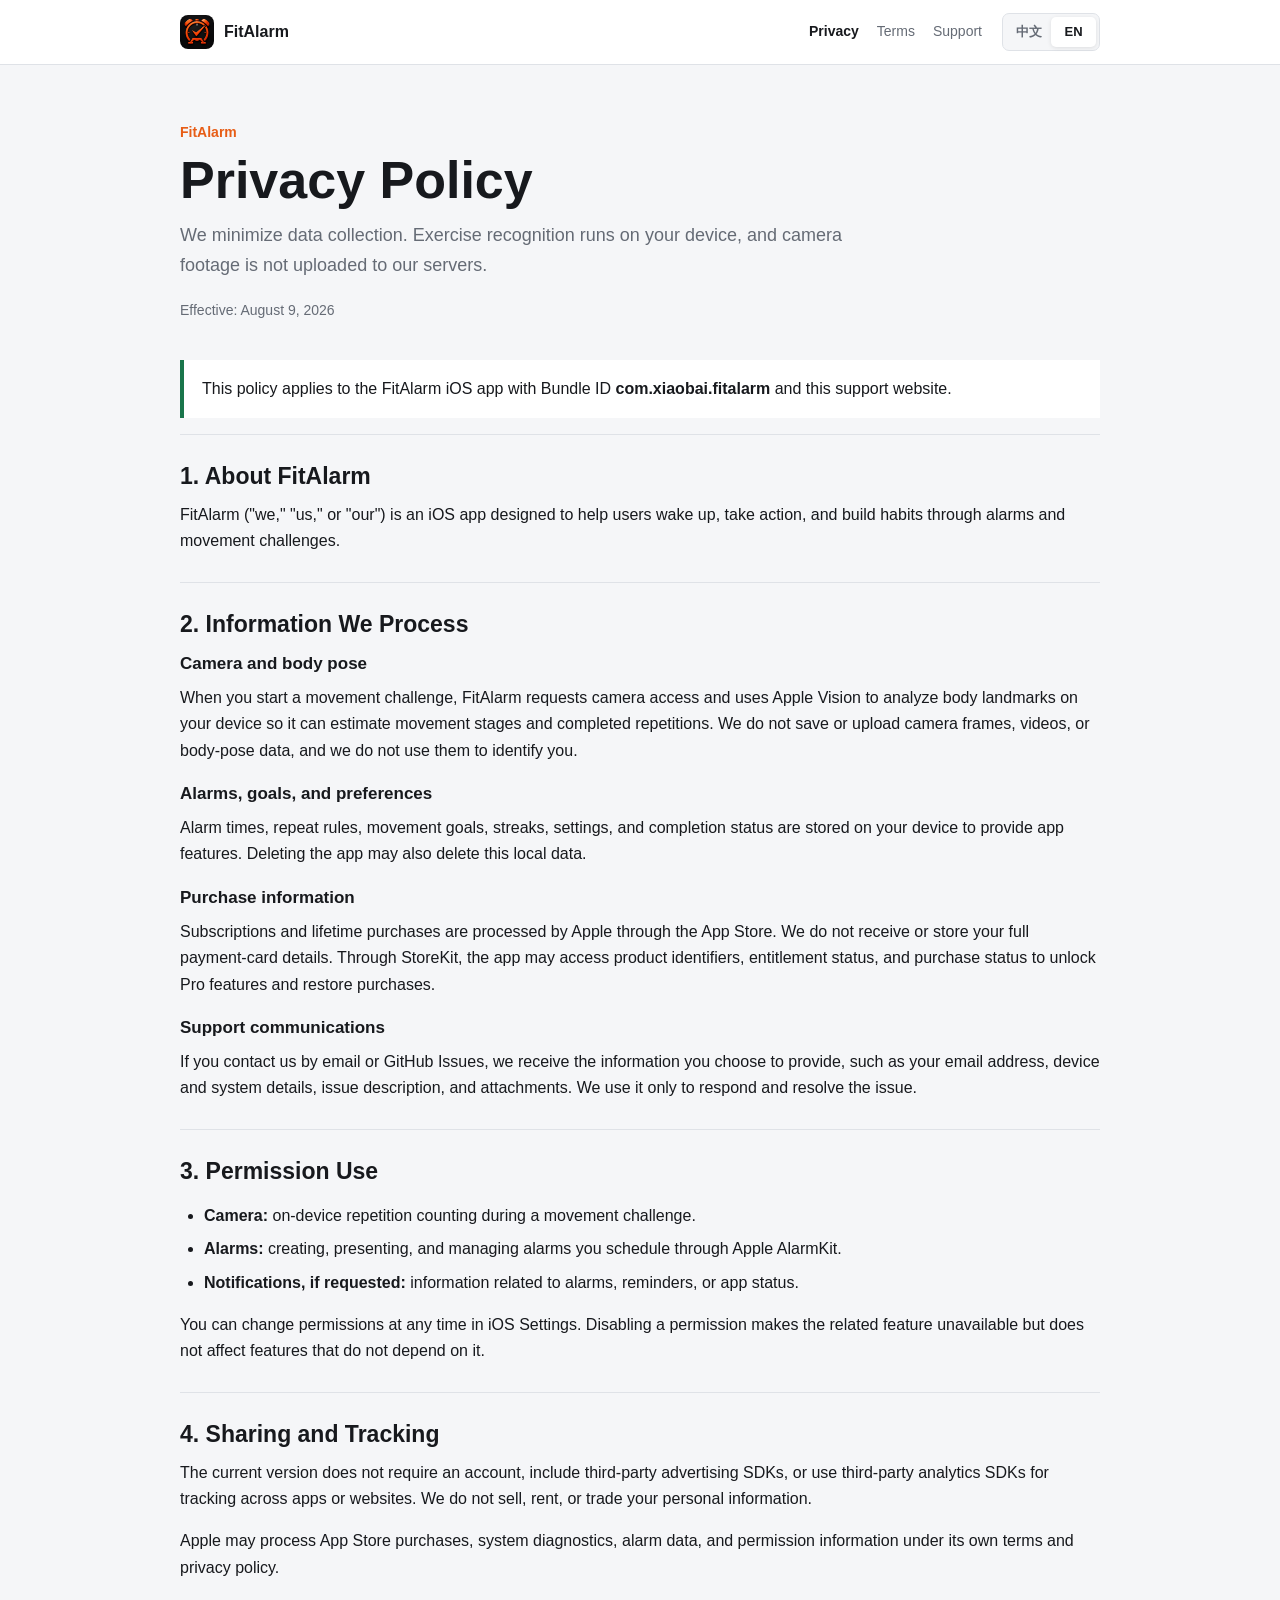
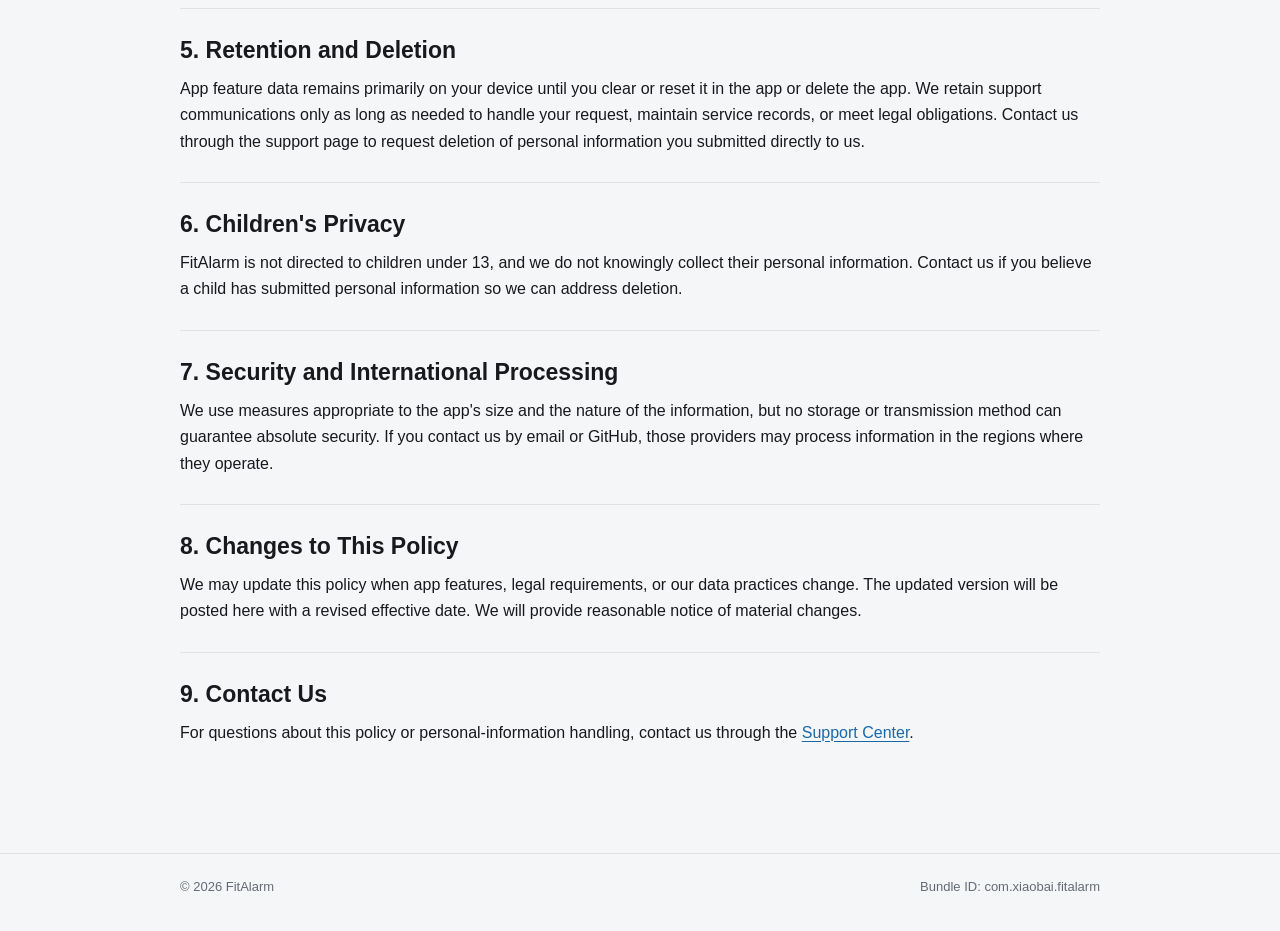
==== privacy.html @ adc63e56 "feat: add FitAlarm legal and support site" ====
<!doctype html>
<html lang="zh-Hans">
<head>
  <meta charset="utf-8">
  <meta name="viewport" content="width=device-width, initial-scale=1">
  <meta name="description" content="FitAlarm Privacy Policy. Learn how camera frames, alarm settings, and purchase information are handled.">
  <title>Privacy Policy - FitAlarm</title>
  <link rel="icon" href="assets/app-icon.png">
  <link rel="stylesheet" href="styles.css">
  <script src="site.js" defer></script>
</head>
<body>
  <header class="site-header">
    <nav class="nav" aria-label="Main navigation">
      <a class="brand" href="index.html"><img src="assets/app-icon.png" alt=""><span>FitAlarm</span></a>
      <div class="nav-links">
        <a href="privacy.html" aria-current="page">隐私</a>
        <a href="terms.html">条款</a>
        <a href="support.html">支持</a>
      </div>
      <div class="language-switcher" aria-label="Language">
        <button type="button" data-language-button="zh" aria-pressed="true">中文</button>
        <button type="button" data-language-button="en" aria-pressed="false">EN</button>
      </div>
    </nav>
  </header>

  <main>
    <article data-language="zh">
      <div class="page-heading">
        <p class="eyebrow">FitAlarm</p>
        <h1>隐私政策</h1>
        <p class="lede">我们尽量少收集数据。动作识别在你的设备上完成，摄像头画面不会上传到我们的服务器。</p>
        <p class="updated">生效日期：2026 年 8 月 9 日</p>
      </div>

      <p class="notice">本政策适用于 Bundle ID 为 <strong>com.xiaobai.fitalarm</strong> 的 FitAlarm iOS 应用及本支持网站。</p>

      <section class="legal-section">
        <h2>1. 我们是谁</h2>
        <p>FitAlarm（以下简称“我们”）是一款通过闹钟和动作挑战帮助用户起床、行动并培养习惯的 iOS 应用。</p>
      </section>

      <section class="legal-section">
        <h2>2. 我们处理的信息</h2>
        <h3>摄像头与人体姿态</h3>
        <p>当你主动进入动作挑战时，FitAlarm 会请求摄像头权限，并使用 Apple Vision 在设备本地分析画面中的人体关键点，以判断动作阶段和完成次数。摄像头画面、视频和人体姿态数据不会由我们保存或上传，也不会用于身份识别。</p>
        <h3>闹钟、目标与偏好</h3>
        <p>闹钟时间、重复规则、动作目标、连续记录、设置与完成状态保存在你的设备上，用于提供应用功能。删除应用可能同时删除这些本地数据。</p>
        <h3>购买信息</h3>
        <p>订阅和永久购买由 Apple App Store 处理。我们不会收到或保存你的银行卡完整信息。应用可通过 StoreKit 获取购买状态、产品标识和权益状态，以解锁 Pro 功能及恢复购买。</p>
        <h3>支持沟通</h3>
        <p>如果你通过电子邮件或 GitHub Issues 联系我们，我们会收到你主动提供的信息，例如邮箱地址、设备与系统信息、问题描述及附件，并仅将其用于回复和解决问题。</p>
      </section>

      <section class="legal-section">
        <h2>3. 权限的用途</h2>
        <ul>
          <li><strong>摄像头：</strong>仅在动作挑战期间进行设备端动作计数。</li>
          <li><strong>闹钟：</strong>通过 Apple AlarmKit 创建、显示和管理你设置的闹钟。</li>
          <li><strong>通知（如请求）：</strong>提供与闹钟、提醒或应用状态有关的信息。</li>
        </ul>
        <p>你可以随时在 iOS“设置”中更改权限。关闭某项权限会使相关功能不可用，但不会影响其他不依赖该权限的功能。</p>
      </section>

      <section class="legal-section">
        <h2>4. 数据共享与跟踪</h2>
        <p>当前版本不要求注册账户，不包含第三方广告 SDK，也不使用第三方分析 SDK进行跨应用或跨网站跟踪。我们不出售、出租或交换你的个人信息。</p>
        <p>Apple 可能依据其自身政策处理 App Store 购买、系统诊断、闹钟和权限相关数据。相关处理由 Apple 的条款与隐私政策约束。</p>
      </section>

      <section class="legal-section">
        <h2>5. 数据保留与删除</h2>
        <p>应用功能数据主要保留在你的设备上，直到你在应用内清除、重置相关数据或删除应用。支持沟通记录仅在处理请求、维护服务记录或履行法律义务所需期间保留。你可通过支持页面联系我们，请求删除你曾直接提交给我们的个人信息。</p>
      </section>

      <section class="legal-section">
        <h2>6. 儿童隐私</h2>
        <p>FitAlarm 并非专门面向 13 岁以下儿童，我们也不会有意收集其个人信息。如果你认为儿童向我们提交了个人信息，请联系我们处理删除。</p>
      </section>

      <section class="legal-section">
        <h2>7. 安全与跨境处理</h2>
        <p>我们采取与应用规模和数据性质相适应的措施保护信息，但任何存储或传输方式都无法保证绝对安全。若你通过电子邮件或 GitHub 联系我们，信息可能由相应服务提供商在其运营地区处理。</p>
      </section>

      <section class="legal-section">
        <h2>8. 政策变更</h2>
        <p>应用功能、法律要求或数据处理方式发生变化时，我们可能更新本政策。更新后的版本会发布在本页面，并修改生效日期。重大变化将通过合理方式提示。</p>
      </section>

      <section class="legal-section">
        <h2>9. 联系我们</h2>
        <p>对本政策或个人信息处理有疑问，请前往<a href="support.html">支持中心</a>联系我们。</p>
      </section>
    </article>

    <article data-language="en">
      <div class="page-heading">
        <p class="eyebrow">FitAlarm</p>
        <h1>Privacy Policy</h1>
        <p class="lede">We minimize data collection. Exercise recognition runs on your device, and camera footage is not uploaded to our servers.</p>
        <p class="updated">Effective: August 9, 2026</p>
      </div>

      <p class="notice">This policy applies to the FitAlarm iOS app with Bundle ID <strong>com.xiaobai.fitalarm</strong> and this support website.</p>

      <section class="legal-section">
        <h2>1. About FitAlarm</h2>
        <p>FitAlarm ("we," "us," or "our") is an iOS app designed to help users wake up, take action, and build habits through alarms and movement challenges.</p>
      </section>

      <section class="legal-section">
        <h2>2. Information We Process</h2>
        <h3>Camera and body pose</h3>
        <p>When you start a movement challenge, FitAlarm requests camera access and uses Apple Vision to analyze body landmarks on your device so it can estimate movement stages and completed repetitions. We do not save or upload camera frames, videos, or body-pose data, and we do not use them to identify you.</p>
        <h3>Alarms, goals, and preferences</h3>
        <p>Alarm times, repeat rules, movement goals, streaks, settings, and completion status are stored on your device to provide app features. Deleting the app may also delete this local data.</p>
        <h3>Purchase information</h3>
        <p>Subscriptions and lifetime purchases are processed by Apple through the App Store. We do not receive or store your full payment-card details. Through StoreKit, the app may access product identifiers, entitlement status, and purchase status to unlock Pro features and restore purchases.</p>
        <h3>Support communications</h3>
        <p>If you contact us by email or GitHub Issues, we receive the information you choose to provide, such as your email address, device and system details, issue description, and attachments. We use it only to respond and resolve the issue.</p>
      </section>

      <section class="legal-section">
        <h2>3. Permission Use</h2>
        <ul>
          <li><strong>Camera:</strong> on-device repetition counting during a movement challenge.</li>
          <li><strong>Alarms:</strong> creating, presenting, and managing alarms you schedule through Apple AlarmKit.</li>
          <li><strong>Notifications, if requested:</strong> information related to alarms, reminders, or app status.</li>
        </ul>
        <p>You can change permissions at any time in iOS Settings. Disabling a permission makes the related feature unavailable but does not affect features that do not depend on it.</p>
      </section>

      <section class="legal-section">
        <h2>4. Sharing and Tracking</h2>
        <p>The current version does not require an account, include third-party advertising SDKs, or use third-party analytics SDKs for tracking across apps or websites. We do not sell, rent, or trade your personal information.</p>
        <p>Apple may process App Store purchases, system diagnostics, alarm data, and permission information under its own terms and privacy policy.</p>
      </section>

      <section class="legal-section">
        <h2>5. Retention and Deletion</h2>
        <p>App feature data remains primarily on your device until you clear or reset it in the app or delete the app. We retain support communications only as long as needed to handle your request, maintain service records, or meet legal obligations. Contact us through the support page to request deletion of personal information you submitted directly to us.</p>
      </section>

      <section class="legal-section">
        <h2>6. Children's Privacy</h2>
        <p>FitAlarm is not directed to children under 13, and we do not knowingly collect their personal information. Contact us if you believe a child has submitted personal information so we can address deletion.</p>
      </section>

      <section class="legal-section">
        <h2>7. Security and International Processing</h2>
        <p>We use measures appropriate to the app's size and the nature of the information, but no storage or transmission method can guarantee absolute security. If you contact us by email or GitHub, those providers may process information in the regions where they operate.</p>
      </section>

      <section class="legal-section">
        <h2>8. Changes to This Policy</h2>
        <p>We may update this policy when app features, legal requirements, or our data practices change. The updated version will be posted here with a revised effective date. We will provide reasonable notice of material changes.</p>
      </section>

      <section class="legal-section">
        <h2>9. Contact Us</h2>
        <p>For questions about this policy or personal-information handling, contact us through the <a href="support.html">Support Center</a>.</p>
      </section>
    </article>
  </main>

  <footer class="site-footer"><div class="footer-inner"><span>© 2026 FitAlarm</span><span>Bundle ID: com.xiaobai.fitalarm</span></div></footer>
</body>
</html>
---- styles.css ----
:root {
  color-scheme: light dark;
  --page: #f5f6f8;
  --surface: #ffffff;
  --text: #17191d;
  --muted: #656b75;
  --line: #dfe2e7;
  --orange: #e75d16;
  --green: #19754b;
  --focus: #1769aa;
  --max-width: 920px;
}

@media (prefers-color-scheme: dark) {
  :root {
    --page: #111316;
    --surface: #191c20;
    --text: #f4f5f7;
    --muted: #aeb4be;
    --line: #343940;
    --orange: #ff7a32;
    --green: #43b87d;
    --focus: #66b8f2;
  }
}

* {
  box-sizing: border-box;
}

[hidden] {
  display: none !important;
}

html {
  scroll-behavior: smooth;
}

body {
  margin: 0;
  background: var(--page);
  color: var(--text);
  font-family: -apple-system, BlinkMacSystemFont, "Segoe UI", sans-serif;
  line-height: 1.65;
  letter-spacing: 0;
}

a {
  color: var(--focus);
  text-underline-offset: 3px;
}

a:hover {
  text-decoration-thickness: 2px;
}

.site-header {
  position: sticky;
  top: 0;
  z-index: 10;
  border-bottom: 1px solid var(--line);
  background: color-mix(in srgb, var(--surface) 92%, transparent);
  backdrop-filter: blur(14px);
}

.nav {
  width: min(calc(100% - 32px), var(--max-width));
  min-height: 64px;
  margin: 0 auto;
  display: flex;
  align-items: center;
  gap: 20px;
}

.brand {
  display: inline-flex;
  align-items: center;
  gap: 10px;
  color: var(--text);
  font-weight: 750;
  text-decoration: none;
  white-space: nowrap;
}

.brand img {
  width: 34px;
  height: 34px;
  border-radius: 8px;
}

.nav-links {
  display: flex;
  align-items: center;
  gap: 18px;
  margin-left: auto;
  font-size: 14px;
}

.nav-links a {
  color: var(--muted);
  text-decoration: none;
}

.nav-links a[aria-current="page"] {
  color: var(--text);
  font-weight: 650;
}

.language-switcher {
  display: inline-flex;
  flex: 0 0 auto;
  padding: 3px;
  border: 1px solid var(--line);
  border-radius: 7px;
  background: var(--page);
}

.language-switcher button {
  min-width: 45px;
  min-height: 30px;
  border: 0;
  border-radius: 5px;
  background: transparent;
  color: var(--muted);
  cursor: pointer;
  font: inherit;
  font-size: 13px;
  font-weight: 650;
}

.language-switcher button[aria-pressed="true"] {
  background: var(--surface);
  color: var(--text);
  box-shadow: 0 1px 4px rgb(0 0 0 / 10%);
}

main {
  width: min(calc(100% - 32px), var(--max-width));
  margin: 0 auto;
  padding: 56px 0 80px;
}

.page-heading {
  max-width: 720px;
  margin-bottom: 38px;
}

.eyebrow {
  margin: 0 0 7px;
  color: var(--orange);
  font-size: 14px;
  font-weight: 750;
}

h1,
h2,
h3,
p {
  margin-top: 0;
}

h1 {
  margin-bottom: 12px;
  font-size: clamp(34px, 6vw, 52px);
  line-height: 1.12;
}

h2 {
  margin-bottom: 10px;
  font-size: 23px;
  line-height: 1.3;
}

h3 {
  margin-bottom: 7px;
  font-size: 17px;
}

.lede {
  color: var(--muted);
  font-size: 18px;
}

.updated {
  color: var(--muted);
  font-size: 14px;
}

.legal-section {
  padding: 27px 0;
  border-top: 1px solid var(--line);
}

.legal-section p:last-child,
.legal-section ul:last-child {
  margin-bottom: 0;
}

ul,
ol {
  padding-left: 24px;
}

li + li {
  margin-top: 7px;
}

.page-grid {
  display: grid;
  grid-template-columns: repeat(3, minmax(0, 1fr));
  gap: 14px;
  margin-top: 34px;
}

.page-link {
  min-height: 176px;
  padding: 20px;
  border: 1px solid var(--line);
  border-radius: 8px;
  background: var(--surface);
  color: var(--text);
  text-decoration: none;
}

.page-link:hover {
  border-color: var(--orange);
}

.page-link .icon {
  display: block;
  margin-bottom: 18px;
  color: var(--orange);
  font-size: 26px;
}

.page-link p {
  margin-bottom: 0;
  color: var(--muted);
  font-size: 14px;
}

.notice {
  padding: 16px 18px;
  border-left: 4px solid var(--green);
  background: var(--surface);
}

.contact-actions {
  display: flex;
  flex-wrap: wrap;
  gap: 10px;
  margin: 22px 0 32px;
}

.action-link {
  display: inline-flex;
  align-items: center;
  justify-content: center;
  min-height: 44px;
  padding: 9px 15px;
  border: 1px solid var(--line);
  border-radius: 7px;
  background: var(--surface);
  color: var(--text);
  font-weight: 650;
  text-decoration: none;
}

.action-link.primary {
  border-color: var(--orange);
  background: var(--orange);
  color: #ffffff;
}

.faq details {
  padding: 18px 0;
  border-top: 1px solid var(--line);
}

.faq summary {
  cursor: pointer;
  font-weight: 700;
}

.faq details p {
  margin: 10px 0 0;
  color: var(--muted);
}

.site-footer {
  border-top: 1px solid var(--line);
  color: var(--muted);
  font-size: 13px;
}

.footer-inner {
  width: min(calc(100% - 32px), var(--max-width));
  margin: 0 auto;
  padding: 22px 0 34px;
  display: flex;
  justify-content: space-between;
  gap: 18px;
}

.js [data-language] {
  display: none;
}

.js [data-language].is-active {
  display: block;
}

@media (max-width: 720px) {
  .nav {
    min-height: 58px;
    gap: 12px;
  }

  .nav-links {
    gap: 12px;
    overflow-x: auto;
  }

  .nav-links a {
    white-space: nowrap;
  }

  .brand span {
    display: none;
  }

  main {
    padding-top: 38px;
  }

  .page-grid {
    grid-template-columns: 1fr;
  }

  .footer-inner {
    flex-direction: column;
  }
}

@media (prefers-reduced-motion: reduce) {
  html {
    scroll-behavior: auto;
  }
}
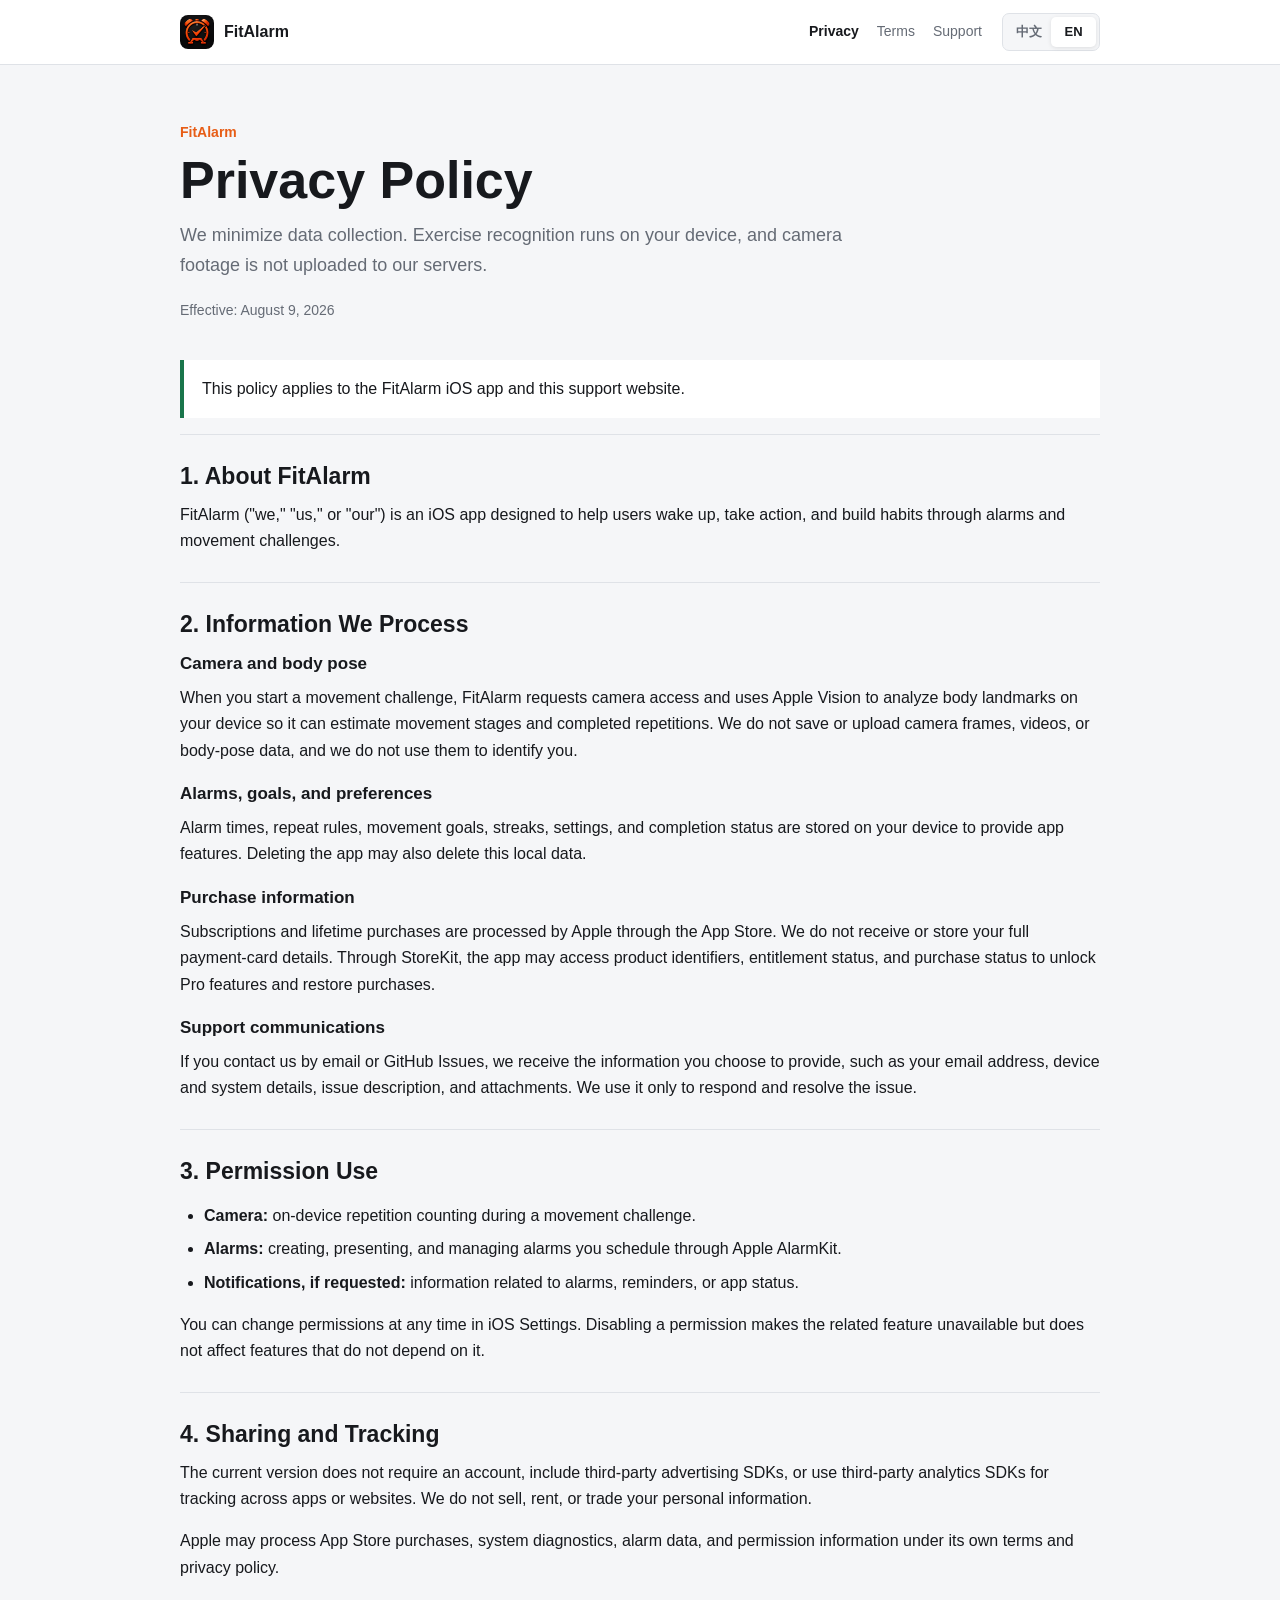
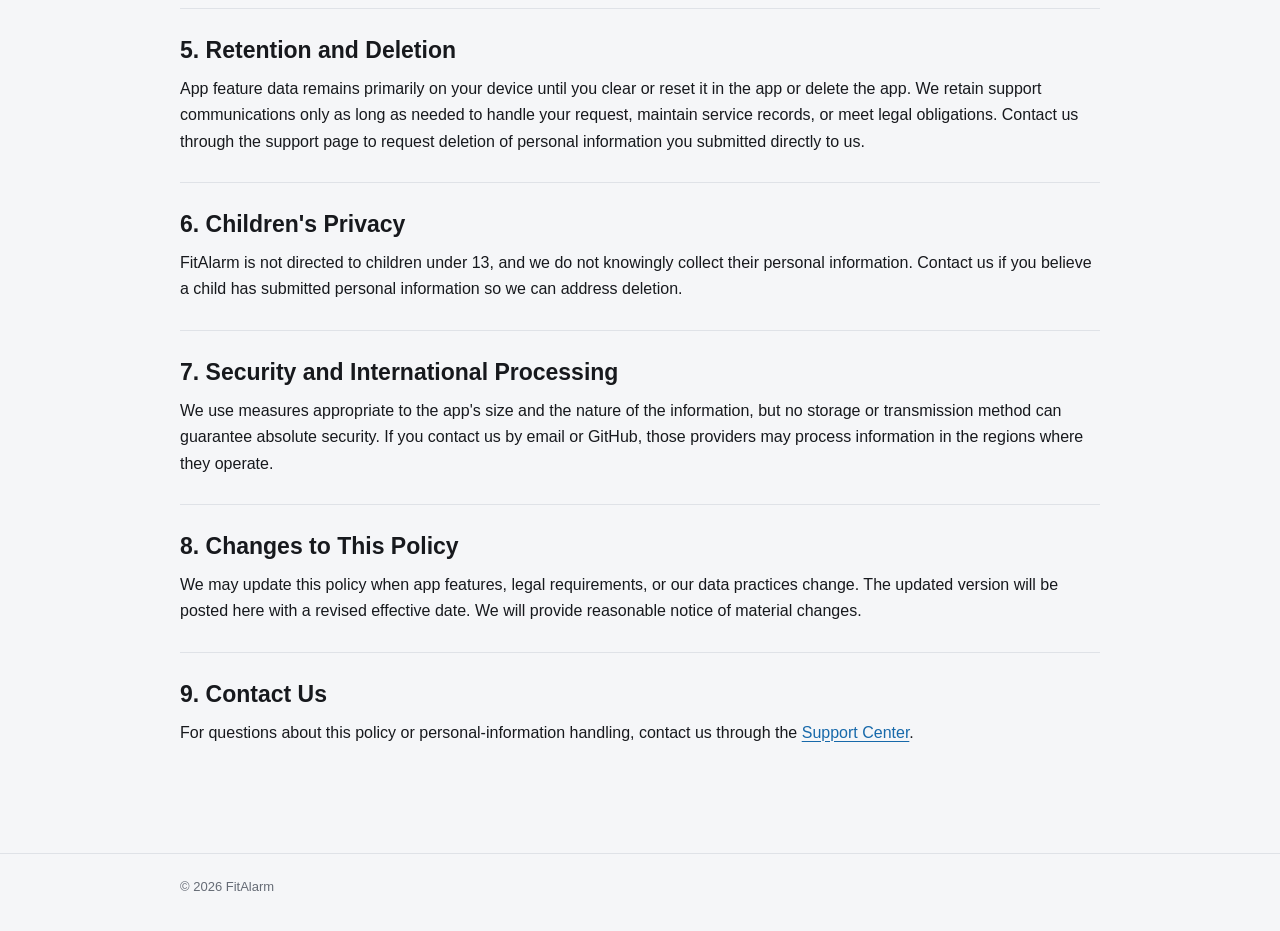
==== commit c9fe00bd: "docs: remove bundle identifier from public pages" ====
--- a/privacy.html
+++ b/privacy.html
@@ -34,7 +34,7 @@
         <p class="updated">生效日期：2026 年 8 月 9 日</p>
       </div>
 
-      <p class="notice">本政策适用于 Bundle ID 为 <strong>com.xiaobai.fitalarm</strong> 的 FitAlarm iOS 应用及本支持网站。</p>
+      <p class="notice">本政策适用于 FitAlarm iOS 应用及本支持网站。</p>
 
       <section class="legal-section">
         <h2>1. 我们是谁</h2>
@@ -103,7 +103,7 @@
         <p class="updated">Effective: August 9, 2026</p>
       </div>
 
-      <p class="notice">This policy applies to the FitAlarm iOS app with Bundle ID <strong>com.xiaobai.fitalarm</strong> and this support website.</p>
+      <p class="notice">This policy applies to the FitAlarm iOS app and this support website.</p>
 
       <section class="legal-section">
         <h2>1. About FitAlarm</h2>
@@ -165,6 +165,6 @@
     </article>
   </main>
 
-  <footer class="site-footer"><div class="footer-inner"><span>© 2026 FitAlarm</span><span>Bundle ID: com.xiaobai.fitalarm</span></div></footer>
+  <footer class="site-footer"><div class="footer-inner"><span>© 2026 FitAlarm</span></div></footer>
 </body>
 </html>
